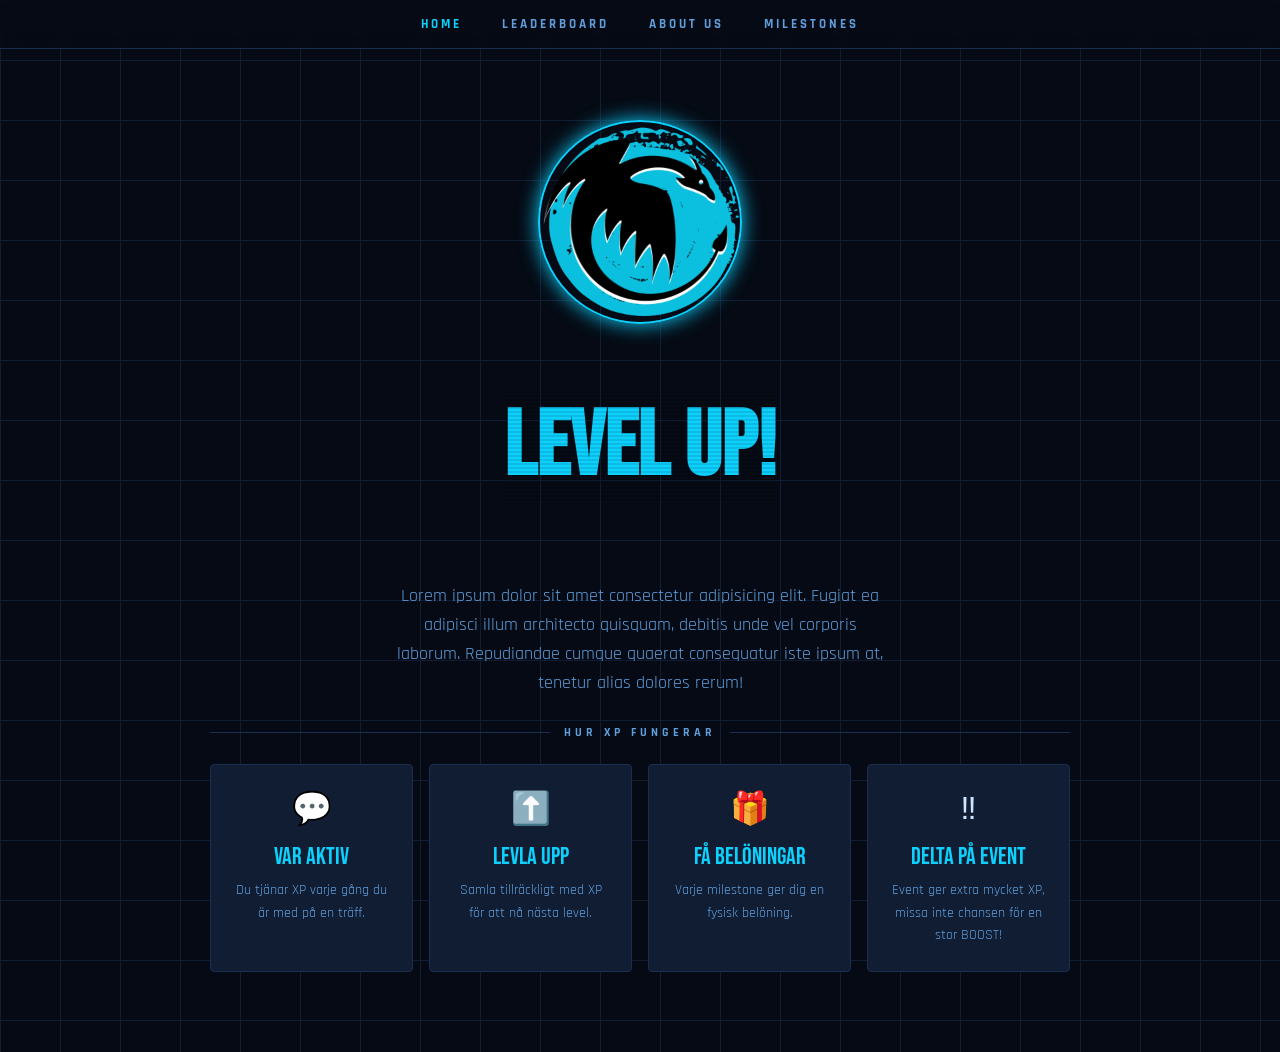
==== index.html @ c6924e95 "2026-03-28 github pages compatability, titelfix and animations Next to-do: Responsive website :D" ====
<!doctype html>
<html lang="en">
  <head>
    <meta charset="UTF-8" />
    <meta name="viewport" content="width=device-width, initial-scale=1.0" />
    <link rel="preconnect" href="https://fonts.googleapis.com" />
    <link rel="preconnect" href="https://fonts.gstatic.com" crossorigin />
    <link
      href="https://fonts.googleapis.com/css2?family=Bebas+Neue&family=Rajdhani:wght@400;700&display=swap"
      rel="stylesheet"
    />
    <link rel="stylesheet" href="css/style.css" />
    <title>LEVEL UP! - Home</title>
  </head>
  <body>
    <nav>
      <a href="index.html" class="active">Home</a>
      <a href="leaderboard.html">Leaderboard</a>
      <a href="aboutus.html">About us</a>
      <a href="milestones.html">Milestones</a>
    </nav>
    <main id="home">
      <div class="hero">
        <div class="hero-logo">
          <img src="img/leveluplogo.png" alt="LEVEL UP! logo" />
        </div>
        <h1 class="crt">LEVEL UP!</h1>
        <p class="hero-desc">
          Lorem ipsum dolor sit amet consectetur adipisicing elit. Fugiat ea
          adipisci illum architecto quisquam, debitis unde vel corporis laborum.
          Repudiandae cumque quaerat consequatur iste ipsum at, tenetur alias
          dolores rerum!
        </p>
      </div>
      <div class="xp-section">
        <div class="section-label">Hur XP fungerar</div>
        <div class="xp-cards">
          <div class="xp-card">
            <div class="xp-card-icon">💬</div>
            <div class="xp-card-title">Var aktiv</div>
            <div class="xp-card-desc">
              Du tjänar XP varje gång du är med på en träff.
            </div>
          </div>
          <div class="xp-card">
            <div class="xp-card-icon">⬆️</div>
            <div class="xp-card-title">Levla upp</div>
            <div class="xp-card-desc">
              Samla tillräckligt med XP för att nå nästa level.
            </div>
          </div>
          <div class="xp-card">
            <div class="xp-card-icon">🎁</div>
            <div class="xp-card-title">Få belöningar</div>
            <div class="xp-card-desc">
              Varje milestone ger dig en fysisk belöning.
            </div>
          </div>
          <div class="xp-card">
            <div class="xp-card-icon">‼️</div>
            <div class="xp-card-title">Delta på event</div>
            <div class="xp-card-desc">
              Event ger extra mycket XP, missa inte chansen för en stor BOOST!
            </div>
          </div>
        </div>
      </div>
    </main>
  </body>
</html>
---- css/style.css ----
:root {
    --bg: #050a14;
    --cyan: #0dd0fc;
    --panel: #101d33;
    --text: #cde6ff;
    --bread: #609edb;
}

main {
    animation: fadeUp 0.7s 0.2s ease both;
}

body {
    font-family: 'Rajdhani', sans-serif;
    font-size: 16px;
    background-color: var(--bg);
    color: var(--text);
    background-image:
        linear-gradient(var(--panel) 1px, transparent 1px),
        linear-gradient(90deg, var(--panel) 1px, transparent 1px);
    background-size: 60px 60px;
    margin: 0;
}

body::before {
    content: '';
    position: fixed;
    inset: 0;
    background: repeating-linear-gradient(0deg,
            transparent,
            transparent 2px,
            rgba(0, 0, 0, 0.08) 2px,
            rbga(0, 0, 0, 0.08) 4px);
    pointer-events: none;
}

body::-webkit-scrollbar {
    width: 6px;
}

body::-webkit-scrollbar-track {
    background: var(--bg);
}

body::-webkit-scrollbar-thumb {
    background: var(--cyan);
    border-radius: 3px;
    box-shadow:
        0 0 6px var(--cyan),
        0 0 12px var(--cyan),
        0 0 20px var(--cyan);
}

#containterLeaderboard {
    display: grid;
    min-height: 100vh;
    grid-template-rows: auto auto 1fr;
    grid-template-areas:
        "hd"
        "se"
        "mn";
    max-width: 860px;
    margin: 0 auto;
    padding: 0 24px;
}

.leaderboard-hero {
    grid-area: hd;
    display: flex;
    justify-content: center;
    padding: 185px 24px 80px;
}

.leaderboard-hero h1 {
    font-family: 'Bebas Neue', sans-serif;
    font-size: 92px;
    color: var(--cyan);
    animation: fadeDown 0.6s ease both, pulse-glow 4s ease-in-out infinite;
    margin: 0;
    text-align: center;
}

.crt{
    position: relative;
}

.crt::before {
    content: '';
    position: absolute;
    inset: 0;
    background: repeating-linear-gradient(0deg,
            transparent,
            transparent 2px,
            rgba(0, 0, 0, 0.1) 2px,
            rgba(0, 0, 0, 0.1) 4px);
    pointer-events: none;
    z-index: 1;
}

@keyframes pulse-glow {
    0% {
        text-shadow: 0 0 5px var(--cyan), 0 0 10px var(--cyan);
    }

    50% {
        text-shadow: 0 0 10px var(--cyan), 0 0 20px var(--cyan), 0 0 160px var(--cyan);
    }

    100% {
        text-shadow: 0 0 5px var(--cyan), 0 0 10px var(--cyan);
    }
}

@keyframes fadeDown {
    from {
        opacity: 0;
        transform: translateY(-20px);
    }

    to {
        opacity: 1;
        transform: translateY(0);
    }
}

@keyframes fadeUp {
    from {
        opacity: 0;
        transform: translateY(20px);
    }

    to {
        opacity: 1;
        transform: translateY(0);
    }
}

nav {
    position: fixed;
    top: 0;
    left: 0;
    right: 0;
    display: flex;
    justify-content: center;
    gap: 40px;
    padding: 16px;
    background: rgba(5, 10, 20, 0.8);
    backdrop-filter: blur(10px);
    border-bottom: 1px solid #1a2f50;
    z-index: 100;
}

nav a {
    font-family: 'Rajdhani', sans-serif;
    font-size: 13px;
    font-weight: 700;
    letter-spacing: 3px;
    text-transform: uppercase;
    color: var(--bread);
    text-decoration: none;
    transition: color 0.2s;
}

nav a:hover {
    color: var(--cyan);
}

nav a.active {
    color: var(--cyan);
}

section {
    display: grid;
    grid-area: se;
    height: 350px;
}

main {
    grid-area: mn;
    padding: 0 24px 80px;
}

tr {
    background-color: var(--panel);
    height: 50px;
}

td {
    background-color: transparent;
    padding: 14px 20px;
    color: var(--text);
}

table {
    width: 100%;
    border-collapse: collapse;
}

thead tr {
    background: var(--panel);
    border-bottom: 1px solid #1a2f50;
}

th {
    padding: 12px 20px;
    font-size: 11px;
    font-weight: 700;
    letter-spacing: 3px;
    color: var(--bread);
    text-transform: uppercase;
    text-align: left;
}

tbody tr {
    border-bottom: 1px solid #1a2f50;
    transition: background 0.15s;
}

tbody tr:hover {
    background: rgba(13, 208, 252, 0.1);
}

.section-label {
    display: flex;
    align-items: center;
    gap: 14px;
    margin-bottom: 16px;
    font-size: 12px;
    font-weight: 700;
    letter-spacing: 4px;
    color: var(--bread);
    text-transform: uppercase;
}

.section-label::before,
.section-label::after {
    content: '';
    flex: 1;
    height: 1px;
    background: #1a2f50;
}

.table-wrap {
    border: 1px solid #1a2f50;
    border-radius: 4px;
    overflow: hidden;
}

.podium {
    display: flex;
    justify-content: center;
    align-items: flex-end;
    gap: 12px;
    height: 100%;
    animation: fadeUp 0.7s 0.2s ease both;
}

.podium-card {
    flex: 1;
    max-width: 240px;
    border-radius: 4px;
    padding: 20px 16px;
    text-align: center;
    border: 1px solid #1a2f50;
    background: var(--panel);
}

.rank-1 {
    padding-top: 40px;
    border-color: #ffd700;
    box-shadow: 0 0 20px rgba(255, 215, 0, 0.2);
}

.rank-2 {
    border-color: #c0c0c0;
    box-shadow: 0 0 16px rgba(192, 192, 192, 0.15);
}

.rank-3 {
    border-color: #cd7f32;
    box-shadow: 0 0 16px rgba(205, 127, 50, 0.15);
}

.podium-rank {
    font-family: 'Bebas Neue', sans-serif;
    font-size: 42px;
    line-height: 1;
    margin-bottom: 4px;
}

.rank-1 .podium-rank {
    color: #ffd700;
}

.rank-2 .podium-rank {
    color: #c0c0c0;
}

.rank-3 .podium-rank {
    color: #cd7f32;
}

.podium-name {
    font-size: 18px;
    font-weight: 700;
    color: #fff;
    margin-bottom: 6px;
}

.podium-xp {
    font-family: 'Bebas Neue', sans-serif;
    font-size: 24px;
    color: var(--cyan);
}

.xp-bar-wrap {
    width: 80px;
    height: 4px;
    background: #1a2f50;
    border-radius: 2px;
    margin-top: 5px;
    overflow: hidden;
}

.xp-bar {
    height: 100%;
    background: var(--cyan);
    border-radius: 2px;
}

section {
    grid-area: se;
    height: 150px;
    padding-bottom: 40px;
}

/* --------------------------------------- */

#home {
    max-width: 860px;
    margin: 0 auto;
    padding: 120px 24px 80px;
}

.hero {
    display: flex;
    flex-direction: column;
    align-items: center;
    text-align: center;
    margin-bottom: 10px;
}

.hero-logo img {
    width: 200px;
    height: 200px;
    border-radius: 50%;
    border: 2px solid var(--cyan);
    box-shadow: 0 0 20px var(--cyan);
}

.contacts-hero h1 {
    font-family: 'Bebas Neue', sans-serif;
    font-size: 92px;
    color: var(--cyan);
    animation: fadeDown 0.6s ease both, pulse-glow 4s ease-in-out infinite;
}

.milestones-hero h1 {
    font-family: 'Bebas Neue', sans-serif;
    font-size: 92px;
    color: var(--cyan);
    animation: fadeDown 0.6s ease both, pulse-glow 4s ease-in-out infinite;
}

.hero h1 {
    font-family: 'Bebas Neue', sans-serif;
    font-size: 92px;
    color: var(--cyan);
    animation: fadeDown 0.6s ease both, pulse-glow 4s ease-in-out infinite;
}

.hero-desc {
    font-size: 18px;
    color: var(--bread);
    max-width: 500px;
    line-height: 1.6;
}

.xp-cards {
    display: flex;
    gap: 16px;
    margin-top: 24px;
}

.xp-card {
    flex: 1;
    background: var(--panel);
    border: 1px solid #1a2f50;
    border-radius: 4px;
    padding: 24px;
    text-align: center;
}

.xp-card-icon {
    font-size: 32px;
    margin-bottom: 12px;
}

.xp-card-title {
    font-family: 'Bebas Neue', sans-serif;
    font-size: 24px;
    color: var(--cyan);
    margin-bottom: 8px;
}

.xp-card-desc {
    font-size: 14px;
    color: var(--bread);
    line-height: 1.6;
}

/* -------------------------------------- */

#contacts {
    max-width: 860px;
    margin: 0 auto;
    padding: 120px 24px 80px;
}

.contacts-hero {
    text-align: center;
    margin-bottom: 60px;
}

.contacts-hero h1 {
    font-family: 'Bebas Neue', sans-serif;
    font-size: 92px;
    color: var(--cyan);
    animation: pulse-glow 4s ease-in-out infinite;
}

.about-box {
    background: var(--panel);
    border: 1px solid #1a2f50;
    border-radius: 4px;
    padding: 24px;
    margin: 16px 0 40px;
    color: var(--bread);
    line-height: 1.8;
    font-size: 16px;
}

.contact-cards {
    display: flex;
    gap: 16px;
    margin-top: 24px;
    flex-wrap: wrap;
}

.contact-card {
    flex: 1;
    min-width: 180px;
    background: var(--panel);
    border: 1px solid #1a2f50;
    border-radius: 4px;
    padding: 24px;
    text-align: center;
    text-decoration: none;
    transition: border-color 0.2s, box-shadow 0.2s;
}

.contact-card:hover {
    border-color: var(--cyan);
    box-shadow: 0 0 12px rgba(13, 208, 252, 0.2);
}

.contact-icon {
    font-size: 32px;
    margin-bottom: 12px;
}

.contact-label {
    font-size: 11px;
    font-weight: 700;
    letter-spacing: 3px;
    color: var(--bread);
    text-transform: uppercase;
    margin-bottom: 6px;
}

.contact-value {
    font-size: 14px;
    color: var(--cyan);
}

/* ------------------------------------- */

#milestones {
    max-width: 860px;
    margin: 0 auto;
    padding: 120px 24px 80px;
}

.milestones-hero {
    text-align: center;
    margin-bottom: 60px;
}

.milestones-hero h1 {
    font-family: 'Bebas Neue', sans-serif;
    font-size: 92px;
    color: var(--cyan);
    animation: pulse-glow 4s ease-in-out infinite;
}

.milestone-cards {
    display: flex;
    flex-direction: column;
    gap: 12px;
    margin-top: 24px;
}

.milestone-card {
    display: flex;
    align-items: center;
    gap: 20px;
    background: var(--panel);
    border: 1px solid #1a2f50;
    border-radius: 4px;
    padding: 16px 24px;
    transition: border-color 0.2s, box-shadow 0.2s;
}

.milestone-card:hover {
    border-color: var(--cyan);
    box-shadow: 0 0 12px rgba(13, 208, 252, 0.15);
}

.milestone-color {
    width: 40px;
    height: 40px;
    border-radius: 50%;
    flex-shrink: 0;
}

.milestone-name {
    font-family: 'Bebas Neue', sans-serif;
    font-size: 24px;
    color: #fff;
}

.milestone-levels {
    font-size: 13px;
    color: var(--bread);
    letter-spacing: 2px;
}

.milestone-reward {
    font-size: 13px;
    color: var(--cyan);
    margin-top: 4px;
    letter-spacing: 1px;
}

/* Färger (väldigt jobbig skit ugghghhhghhghghghhhhh)*/
.yellow {
    background: #ffd700;
}

.green {
    background: #00c853;
}

.blue {
    background: #2979ff;
}

.purple {
    background: #aa00ff;
}

.red {
    background: #d50000;
}

.bronze {
    background: linear-gradient(135deg, #cd7f32, #3a1606);
}

.silver {
    background: linear-gradient(135deg, #c0c0c0, #0c0c0c);
}

.gold {
    background: linear-gradient(135deg, #ffcd45, #1d1a00);
}

.diamond {
    background: linear-gradient(135deg, #76d3dd, #afdbff, #4754cc);
}

.platinum {
    background: linear-gradient(135deg, #67f9ed, #affff8, #22eecc);
    
}

.mythical {
    background: linear-gradient(135deg, #ff399f, #c300ff, #2f00ff);
}

.mythical-card {
    position: relative;
    overflow: hidden;
    border-color: #818cf8;
    box-shadow: 0 0 100px rgba(129, 140, 248, 0.3);
}
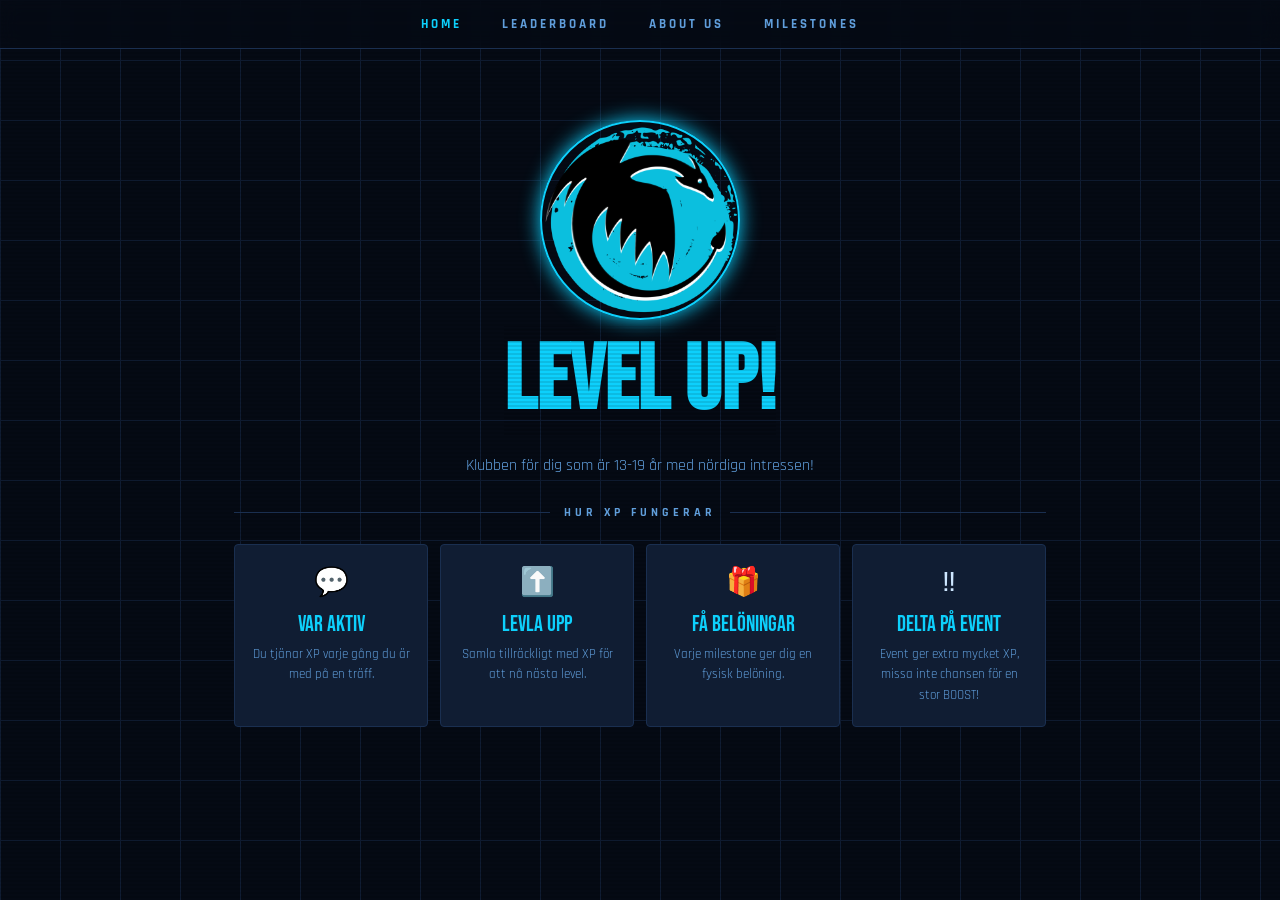
==== commit 2b30508d: "I think this is where i made it responsive but i forgor what patch i am on" ====
--- a/index.html
+++ b/index.html
@@ -11,8 +11,10 @@
     />
     <link rel="stylesheet" href="css/style.css" />
     <title>LEVEL UP! - Home</title>
+    <link rel="icon" type="image/x-icon" href="img/leveluplogo.png">
   </head>
   <body>
+    <div id="wrapperHome">
     <nav>
       <a href="index.html" class="active">Home</a>
       <a href="leaderboard.html">Leaderboard</a>
@@ -26,10 +28,7 @@
         </div>
         <h1 class="crt">LEVEL UP!</h1>
         <p class="hero-desc">
-          Lorem ipsum dolor sit amet consectetur adipisicing elit. Fugiat ea
-          adipisci illum architecto quisquam, debitis unde vel corporis laborum.
-          Repudiandae cumque quaerat consequatur iste ipsum at, tenetur alias
-          dolores rerum!
+          Klubben för dig som är 13-19 år med nördiga intressen!
         </p>
       </div>
       <div class="xp-section">
@@ -66,5 +65,6 @@
         </div>
       </div>
     </main>
+    </div>
   </body>
 </html>
--- a/css/style.css
+++ b/css/style.css
@@ -8,6 +8,12 @@
 
 main {
     animation: fadeUp 0.7s 0.2s ease both;
+}
+
+*,
+*::before,
+*::after {
+    box-sizing: border-box;
 }
 
 body {
@@ -20,6 +26,7 @@
         linear-gradient(90deg, var(--panel) 1px, transparent 1px);
     background-size: 60px 60px;
     margin: 0;
+    overflow-x: hidden;
 }
 
 body::before {
@@ -30,7 +37,7 @@
             transparent,
             transparent 2px,
             rgba(0, 0, 0, 0.08) 2px,
-            rbga(0, 0, 0, 0.08) 4px);
+            rgba(0, 0, 0, 0.08) 4px);
     pointer-events: none;
 }
 
@@ -51,36 +58,256 @@
         0 0 20px var(--cyan);
 }
 
+/* --------------wrappers*/
+#wrapperAboutus,
+#wrapperHome,
+#wrapperLeaderboard,
+#wrapperMilestones,
+#wrappperMilestones {
+    width: 100%;
+    max-width: 1200px;
+    padding: 0;
+    margin: 0 auto;
+    overflow-x: hidden;
+}
+
+/* ------------nav*/
+nav {
+    position: fixed;
+    top: 0;
+    left: 0;
+    right: 0;
+    display: flex;
+    justify-content: center;
+    flex-wrap: wrap;
+    gap: 16px;
+    padding: 12px 16px;
+    background: rgba(5, 10, 20, 0.8);
+    backdrop-filter: blur(10px);
+    border-bottom: 1px solid #1a2f50;
+    z-index: 100;
+}
+
+nav a {
+    font-family: 'Rajdhani', sans-serif;
+    font-size: 12px;
+    font-weight: 700;
+    letter-spacing: 2px;
+    text-transform: uppercase;
+    color: var(--bread);
+    text-decoration: none;
+    transition: color 0.2s;
+}
+
+nav a:hover {
+    color: var(--cyan);
+}
+
+nav a.active {
+    color: var(--cyan);
+}
+
+/* ---------------leaderbpard layout*/
 #containterLeaderboard {
     display: grid;
-    min-height: 100vh;
     grid-template-rows: auto auto 1fr;
     grid-template-areas:
         "hd"
         "se"
         "mn";
-    max-width: 860px;
+    width: 100%;
+    max-width: 1200px;
     margin: 0 auto;
-    padding: 0 24px;
+    padding: 0 16px;
 }
 
 .leaderboard-hero {
     grid-area: hd;
     display: flex;
     justify-content: center;
-    padding: 185px 24px 80px;
+    padding: 100px 16px 40px;
 }
 
 .leaderboard-hero h1 {
     font-family: 'Bebas Neue', sans-serif;
-    font-size: 92px;
+    font-size: clamp(48px, 12vw, 92px);
     color: var(--cyan);
     animation: fadeDown 0.6s ease both, pulse-glow 4s ease-in-out infinite;
     margin: 0;
     text-align: center;
 }
 
-.crt{
+/* --------------Podium se*/
+section {
+    grid-area: se;
+    height: auto;
+    min-height: 160px;
+    padding: 16px 0 32px;
+}
+
+.podium {
+    display: flex;
+    justify-content: center;
+    align-items: flex-end;
+    gap: 8px;
+    height: 100%;
+    animation: fadeUp 0.7s 0.2s ease both;
+}
+
+.podium-card {
+    flex: 1;
+    min-width: 0;
+    max-width: 240px;
+    border-radius: 4px;
+    padding: 12px 8px;
+    text-align: center;
+    border: 1px solid #1a2f50;
+    background: var(--panel);
+    word-break: break-word;
+}
+
+.rank-1 {
+    padding-top: 28px;
+    border-color: #ffd700;
+    box-shadow: 0 0 20px rgba(255, 215, 0, 0.2);
+}
+
+.rank-2 {
+    border-color: #c0c0c0;
+    box-shadow: 0 0 16px rgba(192, 192, 192, 0.15);
+}
+
+.rank-3 {
+    border-color: #cd7f32;
+    box-shadow: 0 0 16px rgba(205, 127, 50, 0.15);
+}
+
+.podium-rank {
+    font-family: 'Bebas Neue', sans-serif;
+    font-size: clamp(24px, 6vw, 42px);
+    line-height: 1;
+    margin-bottom: 4px;
+}
+
+.rank-1 .podium-rank {
+    color: #ffd700;
+}
+
+.rank-2 .podium-rank {
+    color: #c0c0c0;
+}
+
+.rank-3 .podium-rank {
+    color: #cd7f32;
+}
+
+.podium-name {
+    font-size: clamp(12px, 3vw, 18px);
+    font-weight: 700;
+    color: #fff;
+    margin-bottom: 4px;
+}
+
+.podium-xp {
+    font-family: 'Bebas Neue', sans-serif;
+    font-size: clamp(14px, 4vw, 24px);
+    color: var(--cyan);
+}
+
+/*------------------Table stuff */
+main {
+    grid-area: mn;
+    padding: 0 0 80px;
+}
+
+.table-wrap {
+    border: 1px solid #1a2f50;
+    border-radius: 4px;
+    overflow-x: auto;
+    -webkit-overflow-scrolling: touch;
+}
+
+table {
+    width: 100%;
+    min-width: 360px;
+    border-collapse: collapse;
+}
+
+thead tr {
+    background: var(--panel);
+    border-bottom: 1px solid #1a2f50;
+}
+
+th {
+    padding: 10px 12px;
+    font-size: 10px;
+    font-weight: 700;
+    letter-spacing: 2px;
+    color: var(--bread);
+    text-transform: uppercase;
+    text-align: left;
+    white-space: nowrap;
+}
+
+tr {
+    background-color: var(--panel);
+    height: 50px;
+}
+
+td {
+    background-color: transparent;
+    padding: 10px 12px;
+    color: var(--text);
+    font-size: 14px;
+}
+
+tbody tr {
+    border-bottom: 1px solid #1a2f50;
+    transition: background 0.15s;
+}
+
+tbody tr:hover {
+    background: rgba(13, 208, 252, 0.1);
+}
+
+.xp-bar-wrap {
+    width: 60px;
+    height: 4px;
+    background: #1a2f50;
+    border-radius: 2px;
+    margin-top: 5px;
+    overflow: hidden;
+}
+
+.xp-bar {
+    height: 100%;
+    background: var(--cyan);
+    border-radius: 2px;
+}
+
+/* ----------section label*/
+.section-label {
+    display: flex;
+    align-items: center;
+    gap: 14px;
+    margin-bottom: 16px;
+    font-size: 12px;
+    font-weight: 700;
+    letter-spacing: 4px;
+    color: var(--bread);
+    text-transform: uppercase;
+}
+
+.section-label::before,
+.section-label::after {
+    content: '';
+    flex: 1;
+    height: 1px;
+    background: #1a2f50;
+}
+
+/* crt*/
+.crt {
     position: relative;
 }
 
@@ -97,6 +324,7 @@
     z-index: 1;
 }
 
+/* ---------------------*/
 @keyframes pulse-glow {
     0% {
         text-shadow: 0 0 5px var(--cyan), 0 0 10px var(--cyan);
@@ -135,211 +363,11 @@
     }
 }
 
-nav {
-    position: fixed;
-    top: 0;
-    left: 0;
-    right: 0;
-    display: flex;
-    justify-content: center;
-    gap: 40px;
-    padding: 16px;
-    background: rgba(5, 10, 20, 0.8);
-    backdrop-filter: blur(10px);
-    border-bottom: 1px solid #1a2f50;
-    z-index: 100;
-}
-
-nav a {
-    font-family: 'Rajdhani', sans-serif;
-    font-size: 13px;
-    font-weight: 700;
-    letter-spacing: 3px;
-    text-transform: uppercase;
-    color: var(--bread);
-    text-decoration: none;
-    transition: color 0.2s;
-}
-
-nav a:hover {
-    color: var(--cyan);
-}
-
-nav a.active {
-    color: var(--cyan);
-}
-
-section {
-    display: grid;
-    grid-area: se;
-    height: 350px;
-}
-
-main {
-    grid-area: mn;
-    padding: 0 24px 80px;
-}
-
-tr {
-    background-color: var(--panel);
-    height: 50px;
-}
-
-td {
-    background-color: transparent;
-    padding: 14px 20px;
-    color: var(--text);
-}
-
-table {
-    width: 100%;
-    border-collapse: collapse;
-}
-
-thead tr {
-    background: var(--panel);
-    border-bottom: 1px solid #1a2f50;
-}
-
-th {
-    padding: 12px 20px;
-    font-size: 11px;
-    font-weight: 700;
-    letter-spacing: 3px;
-    color: var(--bread);
-    text-transform: uppercase;
-    text-align: left;
-}
-
-tbody tr {
-    border-bottom: 1px solid #1a2f50;
-    transition: background 0.15s;
-}
-
-tbody tr:hover {
-    background: rgba(13, 208, 252, 0.1);
-}
-
-.section-label {
-    display: flex;
-    align-items: center;
-    gap: 14px;
-    margin-bottom: 16px;
-    font-size: 12px;
-    font-weight: 700;
-    letter-spacing: 4px;
-    color: var(--bread);
-    text-transform: uppercase;
-}
-
-.section-label::before,
-.section-label::after {
-    content: '';
-    flex: 1;
-    height: 1px;
-    background: #1a2f50;
-}
-
-.table-wrap {
-    border: 1px solid #1a2f50;
-    border-radius: 4px;
-    overflow: hidden;
-}
-
-.podium {
-    display: flex;
-    justify-content: center;
-    align-items: flex-end;
-    gap: 12px;
-    height: 100%;
-    animation: fadeUp 0.7s 0.2s ease both;
-}
-
-.podium-card {
-    flex: 1;
-    max-width: 240px;
-    border-radius: 4px;
-    padding: 20px 16px;
-    text-align: center;
-    border: 1px solid #1a2f50;
-    background: var(--panel);
-}
-
-.rank-1 {
-    padding-top: 40px;
-    border-color: #ffd700;
-    box-shadow: 0 0 20px rgba(255, 215, 0, 0.2);
-}
-
-.rank-2 {
-    border-color: #c0c0c0;
-    box-shadow: 0 0 16px rgba(192, 192, 192, 0.15);
-}
-
-.rank-3 {
-    border-color: #cd7f32;
-    box-shadow: 0 0 16px rgba(205, 127, 50, 0.15);
-}
-
-.podium-rank {
-    font-family: 'Bebas Neue', sans-serif;
-    font-size: 42px;
-    line-height: 1;
-    margin-bottom: 4px;
-}
-
-.rank-1 .podium-rank {
-    color: #ffd700;
-}
-
-.rank-2 .podium-rank {
-    color: #c0c0c0;
-}
-
-.rank-3 .podium-rank {
-    color: #cd7f32;
-}
-
-.podium-name {
-    font-size: 18px;
-    font-weight: 700;
-    color: #fff;
-    margin-bottom: 6px;
-}
-
-.podium-xp {
-    font-family: 'Bebas Neue', sans-serif;
-    font-size: 24px;
-    color: var(--cyan);
-}
-
-.xp-bar-wrap {
-    width: 80px;
-    height: 4px;
-    background: #1a2f50;
-    border-radius: 2px;
-    margin-top: 5px;
-    overflow: hidden;
-}
-
-.xp-bar {
-    height: 100%;
-    background: var(--cyan);
-    border-radius: 2px;
-}
-
-section {
-    grid-area: se;
-    height: 150px;
-    padding-bottom: 40px;
-}
-
-/* --------------------------------------- */
-
+/* ----------home */
 #home {
     max-width: 860px;
     margin: 0 auto;
-    padding: 120px 24px 80px;
+    padding: 100px 16px 80px;
 }
 
 .hero {
@@ -351,36 +379,26 @@
 }
 
 .hero-logo img {
-    width: 200px;
-    height: 200px;
+    max-width: 100%;
+    width: 160px;
+    height: 160px;
     border-radius: 50%;
     border: 2px solid var(--cyan);
     box-shadow: 0 0 20px var(--cyan);
 }
 
-.contacts-hero h1 {
-    font-family: 'Bebas Neue', sans-serif;
-    font-size: 92px;
-    color: var(--cyan);
-    animation: fadeDown 0.6s ease both, pulse-glow 4s ease-in-out infinite;
-}
-
+.hero h1,
+.contacts-hero h1,
 .milestones-hero h1 {
     font-family: 'Bebas Neue', sans-serif;
-    font-size: 92px;
+    font-size: clamp(48px, 12vw, 92px);
     color: var(--cyan);
     animation: fadeDown 0.6s ease both, pulse-glow 4s ease-in-out infinite;
-}
-
-.hero h1 {
-    font-family: 'Bebas Neue', sans-serif;
-    font-size: 92px;
-    color: var(--cyan);
-    animation: fadeDown 0.6s ease both, pulse-glow 4s ease-in-out infinite;
+    margin: 0;
 }
 
 .hero-desc {
-    font-size: 18px;
+    font-size: 16px;
     color: var(--bread);
     max-width: 500px;
     line-height: 1.6;
@@ -388,62 +406,55 @@
 
 .xp-cards {
     display: flex;
-    gap: 16px;
+    flex-wrap: wrap;
+    gap: 12px;
     margin-top: 24px;
 }
 
 .xp-card {
-    flex: 1;
+    flex: 1 1 140px;
     background: var(--panel);
     border: 1px solid #1a2f50;
     border-radius: 4px;
-    padding: 24px;
+    padding: 20px 16px;
     text-align: center;
 }
 
 .xp-card-icon {
-    font-size: 32px;
-    margin-bottom: 12px;
+    font-size: 28px;
+    margin-bottom: 10px;
 }
 
 .xp-card-title {
     font-family: 'Bebas Neue', sans-serif;
-    font-size: 24px;
-    color: var(--cyan);
-    margin-bottom: 8px;
+    font-size: 22px;
+    color: var(--cyan);
+    margin-bottom: 6px;
 }
 
 .xp-card-desc {
-    font-size: 14px;
+    font-size: 13px;
     color: var(--bread);
     line-height: 1.6;
 }
 
-/* -------------------------------------- */
-
+/* ------------------------about us */
 #contacts {
     max-width: 860px;
     margin: 0 auto;
-    padding: 120px 24px 80px;
+    padding: 100px 16px 80px;
 }
 
 .contacts-hero {
     text-align: center;
-    margin-bottom: 60px;
-}
-
-.contacts-hero h1 {
-    font-family: 'Bebas Neue', sans-serif;
-    font-size: 92px;
-    color: var(--cyan);
-    animation: pulse-glow 4s ease-in-out infinite;
+    margin-bottom: 40px;
 }
 
 .about-box {
     background: var(--panel);
     border: 1px solid #1a2f50;
     border-radius: 4px;
-    padding: 24px;
+    padding: 20px;
     margin: 16px 0 40px;
     color: var(--bread);
     line-height: 1.8;
@@ -452,18 +463,17 @@
 
 .contact-cards {
     display: flex;
-    gap: 16px;
+    flex-wrap: wrap;
+    gap: 12px;
     margin-top: 24px;
-    flex-wrap: wrap;
 }
 
 .contact-card {
-    flex: 1;
-    min-width: 180px;
+    flex: 1 1 140px;
     background: var(--panel);
     border: 1px solid #1a2f50;
     border-radius: 4px;
-    padding: 24px;
+    padding: 20px 16px;
     text-align: center;
     text-decoration: none;
     transition: border-color 0.2s, box-shadow 0.2s;
@@ -475,8 +485,8 @@
 }
 
 .contact-icon {
-    font-size: 32px;
-    margin-bottom: 12px;
+    font-size: 28px;
+    margin-bottom: 10px;
 }
 
 .contact-label {
@@ -493,41 +503,32 @@
     color: var(--cyan);
 }
 
-/* ------------------------------------- */
-
 #milestones {
     max-width: 860px;
     margin: 0 auto;
-    padding: 120px 24px 80px;
+    padding: 100px 16px 80px;
 }
 
 .milestones-hero {
     text-align: center;
-    margin-bottom: 60px;
-}
-
-.milestones-hero h1 {
-    font-family: 'Bebas Neue', sans-serif;
-    font-size: 92px;
-    color: var(--cyan);
-    animation: pulse-glow 4s ease-in-out infinite;
+    margin-bottom: 40px;
 }
 
 .milestone-cards {
     display: flex;
     flex-direction: column;
-    gap: 12px;
+    gap: 10px;
     margin-top: 24px;
 }
 
 .milestone-card {
     display: flex;
     align-items: center;
-    gap: 20px;
+    gap: 16px;
     background: var(--panel);
     border: 1px solid #1a2f50;
     border-radius: 4px;
-    padding: 16px 24px;
+    padding: 14px 20px;
     transition: border-color 0.2s, box-shadow 0.2s;
 }
 
@@ -537,75 +538,29 @@
 }
 
 .milestone-color {
-    width: 40px;
-    height: 40px;
+    width: 36px;
+    height: 36px;
     border-radius: 50%;
     flex-shrink: 0;
 }
 
 .milestone-name {
     font-family: 'Bebas Neue', sans-serif;
-    font-size: 24px;
+    font-size: 22px;
     color: #fff;
 }
 
 .milestone-levels {
-    font-size: 13px;
+    font-size: 12px;
     color: var(--bread);
     letter-spacing: 2px;
 }
 
 .milestone-reward {
-    font-size: 13px;
+    font-size: 12px;
     color: var(--cyan);
     margin-top: 4px;
     letter-spacing: 1px;
-}
-
-/* Färger (väldigt jobbig skit ugghghhhghhghghghhhhh)*/
-.yellow {
-    background: #ffd700;
-}
-
-.green {
-    background: #00c853;
-}
-
-.blue {
-    background: #2979ff;
-}
-
-.purple {
-    background: #aa00ff;
-}
-
-.red {
-    background: #d50000;
-}
-
-.bronze {
-    background: linear-gradient(135deg, #cd7f32, #3a1606);
-}
-
-.silver {
-    background: linear-gradient(135deg, #c0c0c0, #0c0c0c);
-}
-
-.gold {
-    background: linear-gradient(135deg, #ffcd45, #1d1a00);
-}
-
-.diamond {
-    background: linear-gradient(135deg, #76d3dd, #afdbff, #4754cc);
-}
-
-.platinum {
-    background: linear-gradient(135deg, #67f9ed, #affff8, #22eecc);
-    
-}
-
-.mythical {
-    background: linear-gradient(135deg, #ff399f, #c300ff, #2f00ff);
 }
 
 .mythical-card {
@@ -615,3 +570,112 @@
     box-shadow: 0 0 100px rgba(129, 140, 248, 0.3);
 }
 
+
+.yellow {
+    background: #ffd700;
+}
+
+.green {
+    background: #00c853;
+}
+
+.blue {
+    background: #2979ff;
+}
+
+.purple {
+    background: #aa00ff;
+}
+
+.red {
+    background: #d50000;
+}
+
+.bronze {
+    background: linear-gradient(135deg, #cd7f32, #3a1606);
+}
+
+.silver {
+    background: linear-gradient(135deg, #c0c0c0, #0c0c0c);
+}
+
+.gold {
+    background: linear-gradient(135deg, #ffcd45, #1d1a00);
+}
+
+.diamond {
+    background: linear-gradient(135deg, #76d3dd, #afdbff, #4754cc);
+}
+
+.platinum {
+    background: linear-gradient(135deg, #67f9ed, #affff8, #22eecc);
+}
+
+.mythical {
+    background: linear-gradient(135deg, #ff399f, #c300ff, #2f00ff);
+}
+
+@media (min-width: 480px) {
+    nav {
+        gap: 28px;
+    }
+
+    #containterLeaderboard {
+        padding: 0 20px;
+    }
+
+    th,
+    td {
+        padding: 12px 16px;
+    }
+}
+
+@media (min-width: 768px) {
+    nav {
+        gap: 40px;
+        padding: 16px;
+    }
+
+    nav a {
+        font-size: 13px;
+        letter-spacing: 3px;
+    }
+
+    .leaderboard-hero {
+        padding: 140px 24px 60px;
+    }
+
+    #containterLeaderboard {
+        padding: 0 24px;
+    }
+
+    th {
+        padding: 12px 20px;
+        font-size: 11px;
+        letter-spacing: 3px;
+    }
+
+    td {
+        padding: 14px 20px;
+        font-size: 16px;
+    }
+
+    .podium-card {
+        padding: 20px 16px;
+    }
+
+    .rank-1 {
+        padding-top: 40px;
+    }
+
+    .hero-logo img {
+        width: 200px;
+        height: 200px;
+    }
+
+    #home,
+    #contacts,
+    #milestones {
+        padding: 120px 24px 80px;
+    }
+}
